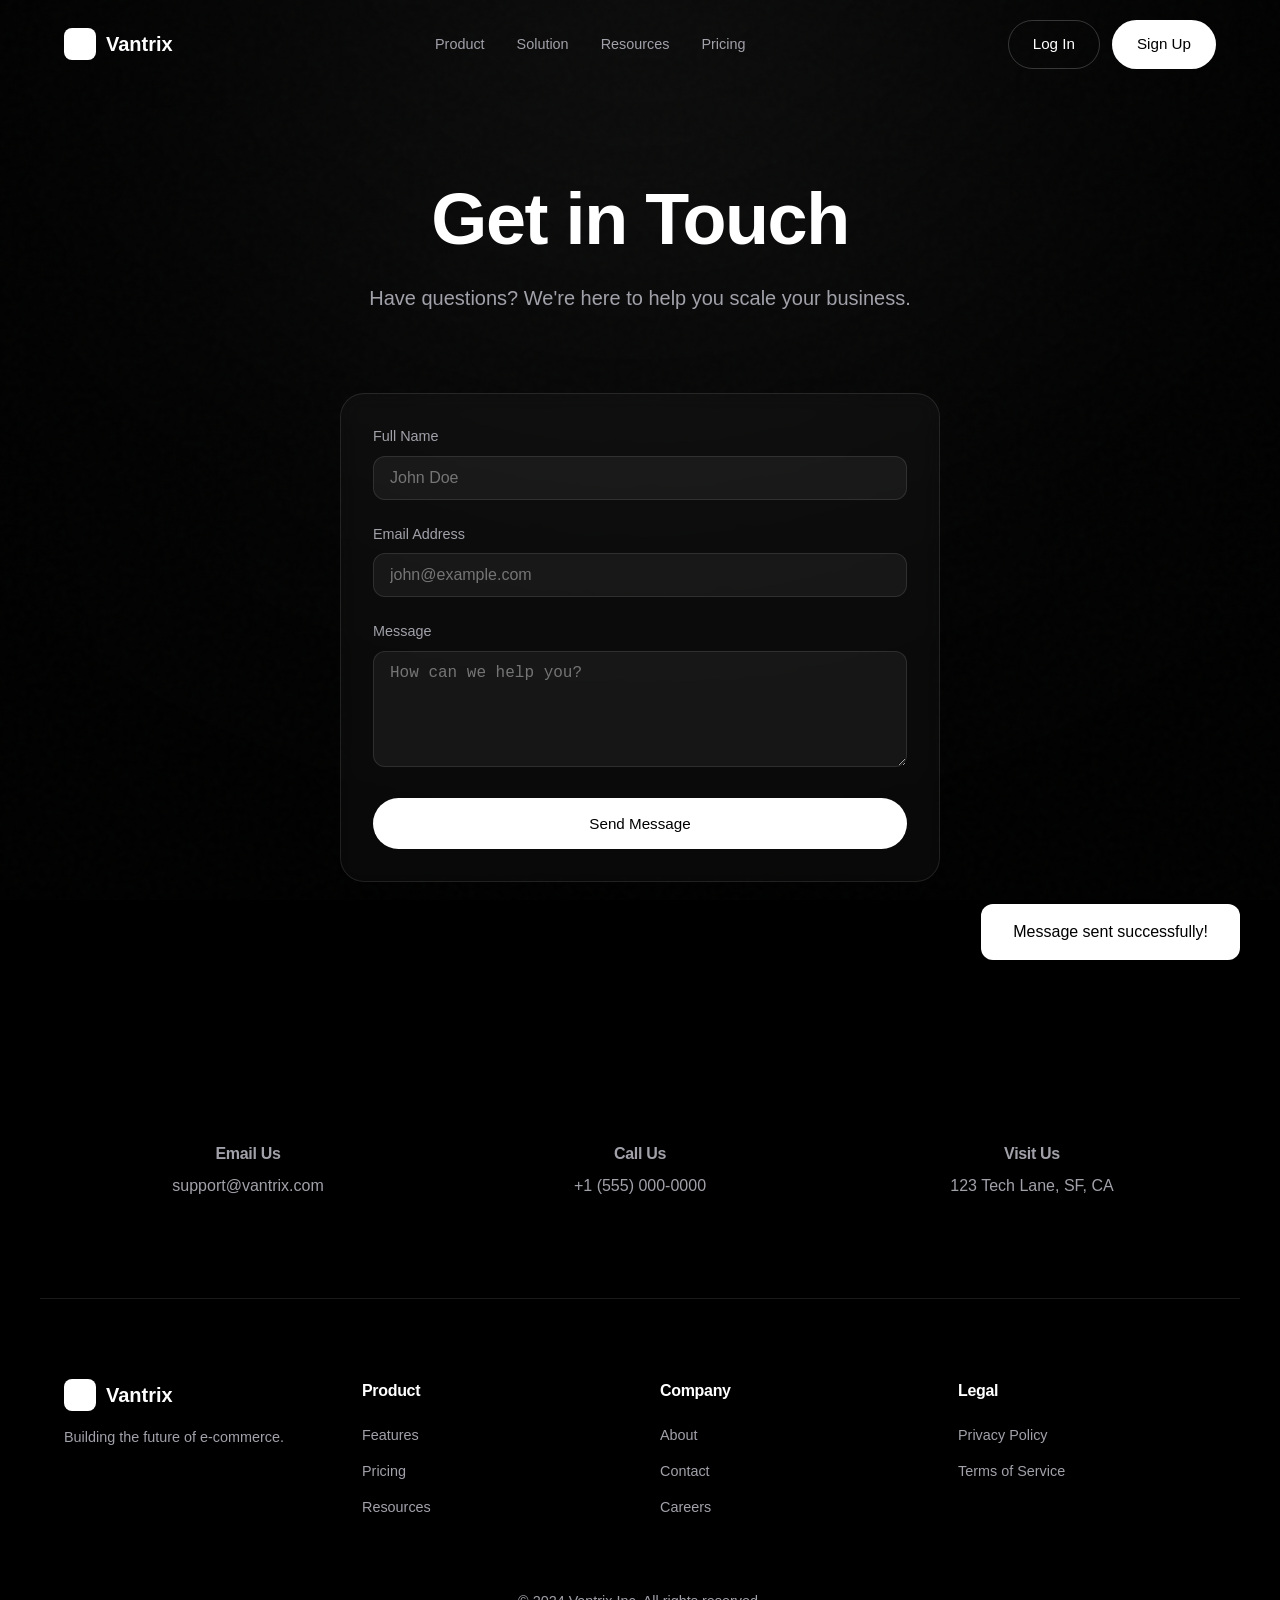
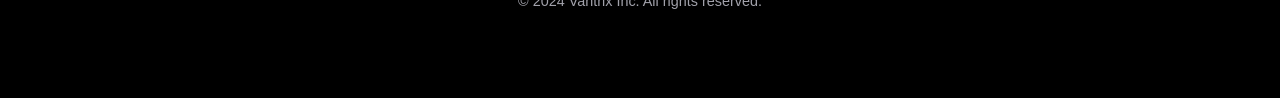
==== contact.html @ 285ed3af "feat: implement Vantrix dark premium SaaS website - Created 5-page vanilla HTML/CSS/JS website (inde" ====
<!DOCTYPE html>
<html lang="en">
<head>
  <meta charset="UTF-8">
  <meta name="viewport" content="width=device-width, initial-scale=1.0">
  <title>Contact Us - Vantrix</title>
  <link rel="stylesheet" href="assets/css/style.css">
  <style>
    .contact-container {
      max-width: 600px;
      margin: 0 auto;
    }
    .form-group {
      margin-bottom: 24px;
    }
    .form-group label {
      display: block;
      margin-bottom: 8px;
      font-size: 0.9rem;
      color: var(--text-secondary);
    }
    .form-group input, .form-group textarea {
      width: 100%;
      padding: 12px 16px;
      border-radius: 12px;
      background: rgba(255,255,255,0.05);
      border: 1px solid var(--glass-border);
      color: white;
      font-size: 1rem;
      outline: none;
      transition: var(--transition-smooth);
    }
    .form-group input:focus, .form-group textarea:focus {
      border-color: rgba(255,255,255,0.3);
      background: rgba(255,255,255,0.08);
    }
  </style>
</head>
<body>
  <div class="spotlight-wrapper">
    <div class="spotlight"></div>
    <div class="vignette"></div>
    <div class="grain"></div>
  </div>

  <header>
    <div class="nav-container">
      <a href="index.html" class="brand">
        <div class="brand-logo"></div>
        Vantrix
      </a>
      <nav class="nav-links">
        <a href="product.html">Product</a>
        <a href="#">Solution</a>
        <a href="resources.html">Resources</a>
        <a href="pricing.html">Pricing</a>
      </nav>
      <div class="nav-auth">
        <a href="contact.html" class="btn btn-outline">Log In</a>
        <a href="contact.html" class="btn btn-primary">Sign Up</a>
      </div>
      <div class="hamburger">
        <span></span>
        <span></span>
        <span></span>
      </div>
    </div>
  </header>

  <main>
    <section class="hero" style="padding-bottom: 40px;">
      <h1>Get in Touch</h1>
      <p>Have questions? We're here to help you scale your business.</p>
    </section>

    <section style="padding-top: 0;">
      <div class="contact-container glass-card">
        <form id="contact-form">
          <div class="form-group">
            <label for="name">Full Name</label>
            <input type="text" id="name" name="name" placeholder="John Doe" required>
          </div>
          <div class="form-group">
            <label for="email">Email Address</label>
            <input type="email" id="email" name="email" placeholder="john@example.com" required>
          </div>
          <div class="form-group">
            <label for="message">Message</label>
            <textarea id="message" name="message" rows="5" placeholder="How can we help you?" required></textarea>
          </div>
          <button type="submit" class="btn btn-primary" style="width: 100%; padding: 16px;">Send Message</button>
        </form>
      </div>
    </section>

    <section style="text-align: center; color: var(--text-secondary); padding-bottom: 100px;">
      <div class="feature-grid" style="grid-template-columns: repeat(auto-fit, minmax(200px, 1fr));">
        <div>
          <h4>Email Us</h4>
          <p style="margin-top: 8px;">support@vantrix.com</p>
        </div>
        <div>
          <h4>Call Us</h4>
          <p style="margin-top: 8px;">+1 (555) 000-0000</p>
        </div>
        <div>
          <h4>Visit Us</h4>
          <p style="margin-top: 8px;">123 Tech Lane, SF, CA</p>
        </div>
      </div>
    </section>
  </main>

  <div id="toast" class="toast">Message sent successfully!</div>

  <footer>
    <div class="footer-content">
      <div class="footer-brand">
        <a href="index.html" class="brand">
          <div class="brand-logo"></div>
          Vantrix
        </a>
        <p>Building the future of e-commerce.</p>
      </div>
      <div class="footer-links">
        <h4>Product</h4>
        <ul>
          <li><a href="product.html">Features</a></li>
          <li><a href="pricing.html">Pricing</a></li>
          <li><a href="resources.html">Resources</a></li>
        </ul>
      </div>
      <div class="footer-links">
        <h4>Company</h4>
        <ul>
          <li><a href="#">About</a></li>
          <li><a href="contact.html">Contact</a></li>
          <li><a href="#">Careers</a></li>
        </ul>
      </div>
      <div class="footer-links">
        <h4>Legal</h4>
        <ul>
          <li><a href="#">Privacy Policy</a></li>
          <li><a href="#">Terms of Service</a></li>
        </ul>
      </div>
    </div>
    <div style="margin-top: 60px; text-align: center; color: var(--text-secondary); font-size: 0.9rem;">
      &copy; 2024 Vantrix Inc. All rights reserved.
    </div>
  </footer>

  <script src="assets/js/app.js"></script>
</body>
</html>
---- assets/css/style.css ----
:root {
  --bg-color: #000000;
  --text-primary: #ffffff;
  --text-secondary: #a1a1aa;
  --btn-primary-bg: #ffffff;
  --btn-primary-text: #000000;
  --btn-outline-border: rgba(255, 255, 255, 0.2);
  --btn-outline-text: #ffffff;
  --glass-border: rgba(255, 255, 255, 0.1);
  --glass-bg: rgba(255, 255, 255, 0.03);
  --card-radius: 24px;
  --pill-radius: 9999px;
  --transition-smooth: all 0.3s cubic-bezier(0.4, 0, 0.2, 1);
}

* {
  margin: 0;
  padding: 0;
  box-sizing: border-box;
}

body {
  font-family: -apple-system, BlinkMacSystemFont, "Segoe UI", Roboto, Helvetica, Arial, sans-serif;
  background-color: var(--bg-color);
  color: var(--text-primary);
  line-height: 1.5;
  overflow-x: hidden;
  min-height: 100vh;
}

/* Spotlight Background */
.spotlight-wrapper {
  position: fixed;
  top: 0;
  left: 0;
  width: 100%;
  height: 100%;
  z-index: -1;
  overflow: hidden;
  pointer-events: none;
}

.spotlight {
  position: absolute;
  top: -20%;
  left: 50%;
  transform: translateX(-50%);
  width: 140%;
  height: 140%;
  background:
    radial-gradient(circle at 50% 0%, rgba(255, 255, 255, 0.05) 0%, transparent 50%),
    radial-gradient(circle at 50% 0%, rgba(255, 255, 255, 0.03) 0%, transparent 70%);
  filter: blur(80px);
  animation: spotlight-sweep 15s ease-in-out infinite alternate;
}

@keyframes spotlight-sweep {
  0% { transform: translateX(-55%) translateY(-5%); }
  100% { transform: translateX(-45%) translateY(0%); }
}

.vignette {
  position: absolute;
  top: 0;
  left: 0;
  width: 100%;
  height: 100%;
  background: radial-gradient(circle at center, transparent 30%, rgba(0, 0, 0, 0.8) 100%);
}

.grain {
  position: absolute;
  top: 0;
  left: 0;
  width: 100%;
  height: 100%;
  opacity: 0.02;
  pointer-events: none;
  background-image: url("data:image/svg+xml,%3Csvg viewBox='0 0 200 200' xmlns='http://www.w3.org/2000/svg'%3E%3Cfilter id='noiseFilter'%3E%3CfeTurbulence type='fractalNoise' baseFrequency='0.65' numOctaves='3' stitchTiles='stitch'/%3E%3C/filter%3E%3Crect width='100%25' height='100%25' filter='url(%23noiseFilter)'/%3E%3C/svg%3E");
}

/* Typography */
h1, h2, h3, h4 {
  font-weight: 600;
  letter-spacing: -0.02em;
}

a {
  text-decoration: none;
  color: inherit;
  transition: var(--transition-smooth);
}

/* Buttons */
.btn {
  display: inline-flex;
  align-items: center;
  justify-content: center;
  padding: 12px 24px;
  border-radius: var(--pill-radius);
  font-weight: 500;
  cursor: pointer;
  transition: var(--transition-smooth);
  font-size: 0.95rem;
  border: 1px solid transparent;
}

.btn:hover {
  transform: translateY(-2px);
}

.btn-primary {
  background-color: var(--btn-primary-bg);
  color: var(--btn-primary-text);
}

.btn-primary:hover {
  background-color: rgba(255, 255, 255, 0.9);
}

.btn-outline {
  background-color: transparent;
  border-color: var(--btn-outline-border);
  color: var(--btn-outline-text);
}

.btn-outline:hover {
  background-color: rgba(255, 255, 255, 0.05);
  border-color: rgba(255, 255, 255, 0.4);
}

/* Header */
header {
  position: fixed;
  top: 0;
  left: 0;
  width: 100%;
  z-index: 1000;
  padding: 20px 0;
  transition: var(--transition-smooth);
}

header.scrolled {
  background: rgba(0, 0, 0, 0.8);
  backdrop-filter: blur(10px);
  padding: 12px 0;
  border-bottom: 1px solid var(--glass-border);
}

.nav-container {
  max-width: 1200px;
  margin: 0 auto;
  padding: 0 24px;
  display: flex;
  align-items: center;
  justify-content: space-between;
}

.brand {
  display: flex;
  align-items: center;
  gap: 10px;
  font-weight: 700;
  font-size: 1.25rem;
}

.brand-logo {
  width: 32px;
  height: 32px;
  background: white;
  border-radius: 8px;
}

.nav-links {
  display: flex;
  gap: 32px;
  align-items: center;
}

.nav-links a {
  font-size: 0.9rem;
  color: var(--text-secondary);
}

.nav-links a:hover, .nav-links a.active {
  color: var(--text-primary);
}

.nav-links a.active {
  position: relative;
}

.nav-links a.active::after {
  content: '';
  position: absolute;
  bottom: -4px;
  left: 0;
  width: 100%;
  height: 1px;
  background: white;
}

.nav-auth {
  display: flex;
  gap: 12px;
}

/* Hamburger */
.hamburger {
  display: none;
  cursor: pointer;
  flex-direction: column;
  gap: 6px;
}

.hamburger span {
  display: block;
  width: 24px;
  height: 2px;
  background: white;
  transition: var(--transition-smooth);
}

.hamburger.active span:nth-child(1) {
  transform: translateY(8px) rotate(45deg);
}

.hamburger.active span:nth-child(2) {
  opacity: 0;
}

.hamburger.active span:nth-child(3) {
  transform: translateY(-8px) rotate(-45deg);
}

/* Sections */
section {
  padding: 100px 24px;
  max-width: 1200px;
  margin: 0 auto;
}

.hero {
  padding: 180px 24px 100px;
  text-align: center;
}

.hero h1 {
  font-size: clamp(2.5rem, 8vw, 4.5rem);
  margin-bottom: 24px;
  line-height: 1.1;
}

.hero p {
  font-size: 1.25rem;
  color: var(--text-secondary);
  max-width: 600px;
  margin: 0 auto 40px;
}

.hero-btns {
  display: flex;
  justify-content: center;
  gap: 16px;
}

/* Glass Card */
.glass-card {
  background: var(--glass-bg);
  border: 1px solid var(--glass-border);
  backdrop-filter: blur(10px);
  border-radius: var(--card-radius);
  padding: 32px;
  transition: var(--transition-smooth);
}

.glass-card:hover {
  border-color: rgba(255, 255, 255, 0.2);
  box-shadow: 0 0 30px rgba(255, 255, 255, 0.05);
}

/* Preview Card */
.preview-section {
  margin-top: 60px;
}

.preview-card {
  width: 100%;
  aspect-ratio: 16 / 9;
  background: linear-gradient(135deg, #1e1e1e 0%, #000 100%);
  border-radius: 32px;
  border: 1px solid var(--glass-border);
  position: relative;
  overflow: hidden;
}

/* Feature Grid */
.feature-grid {
  display: grid;
  grid-template-columns: repeat(auto-fit, minmax(300px, 1fr));
  gap: 24px;
  margin-top: 60px;
}

/* Testimonial */
.testimonial-strip {
  border-top: 1px solid var(--glass-border);
  border-bottom: 1px solid var(--glass-border);
  padding: 60px 0;
  margin: 80px 0;
  text-align: center;
}

/* Footer */
footer {
  padding: 80px 24px;
  border-top: 1px solid var(--glass-border);
  max-width: 1200px;
  margin: 0 auto;
}

.footer-content {
  display: grid;
  grid-template-columns: repeat(auto-fit, minmax(200px, 1fr));
  gap: 40px;
}

.footer-brand p {
  color: var(--text-secondary);
  margin-top: 16px;
  font-size: 0.9rem;
}

.footer-links h4 {
  margin-bottom: 20px;
  font-size: 1rem;
}

.footer-links ul {
  list-style: none;
}

.footer-links ul li {
  margin-bottom: 12px;
}

.footer-links ul li a {
  color: var(--text-secondary);
  font-size: 0.9rem;
}

.footer-links ul li a:hover {
  color: var(--text-primary);
}

/* Responsive */
@media (max-width: 768px) {
  .nav-links {
    position: fixed;
    top: -100%;
    left: 0;
    width: 100%;
    background: #000;
    flex-direction: column;
    padding: 80px 40px 40px;
    border-bottom: 1px solid var(--glass-border);
    transition: top 0.4s cubic-bezier(0.4, 0, 0.2, 1);
    z-index: -1;
  }

  .nav-links.active {
    top: 0;
  }

  .hamburger {
    display: flex;
  }

  .nav-auth {
    display: none;
  }

  .hero h1 {
    font-size: 2.5rem;
  }
}

/* Pricing Toggle */
.pricing-toggle {
  display: flex;
  align-items: center;
  justify-content: center;
  gap: 16px;
  margin-bottom: 40px;
}

.switch {
  position: relative;
  display: inline-block;
  width: 50px;
  height: 26px;
}

.switch input {
  opacity: 0;
  width: 0;
  height: 0;
}

.slider {
  position: absolute;
  cursor: pointer;
  top: 0;
  left: 0;
  right: 0;
  bottom: 0;
  background-color: #333;
  transition: .4s;
  border-radius: 34px;
}

.slider:before {
  position: absolute;
  content: "";
  height: 18px;
  width: 18px;
  left: 4px;
  bottom: 4px;
  background-color: white;
  transition: .4s;
  border-radius: 50%;
}

input:checked + .slider {
  background-color: #fff;
}

input:checked + .slider:before {
  transform: translateX(24px);
  background-color: #000;
}

/* FAQ Accordion */
.faq-item {
  border-bottom: 1px solid var(--glass-border);
  padding: 24px 0;
}

.faq-question {
  display: flex;
  justify-content: space-between;
  align-items: center;
  cursor: pointer;
  font-weight: 500;
}

.faq-answer {
  max-height: 0;
  overflow: hidden;
  transition: max-height 0.3s ease;
  color: var(--text-secondary);
  padding-top: 0;
}

.faq-item.active .faq-answer {
  max-height: 200px;
  padding-top: 16px;
}

/* Tag Chips */
.tag-chips {
  display: flex;
  gap: 12px;
  margin: 24px 0;
  flex-wrap: wrap;
}

.tag-chip {
  padding: 6px 16px;
  border-radius: var(--pill-radius);
  border: 1px solid var(--glass-border);
  font-size: 0.85rem;
  cursor: pointer;
  transition: var(--transition-smooth);
}

.tag-chip.active {
  background: white;
  color: black;
}

/* Toast */
.toast {
  position: fixed;
  bottom: 40px;
  right: 40px;
  background: white;
  color: black;
  padding: 16px 32px;
  border-radius: 12px;
  font-weight: 500;
  transform: translateY(100px);
  transition: transform 0.3s cubic-bezier(0.175, 0.885, 0.32, 1.275);
  z-index: 2000;
}

.toast.show {
  transform: translateY(0);
}
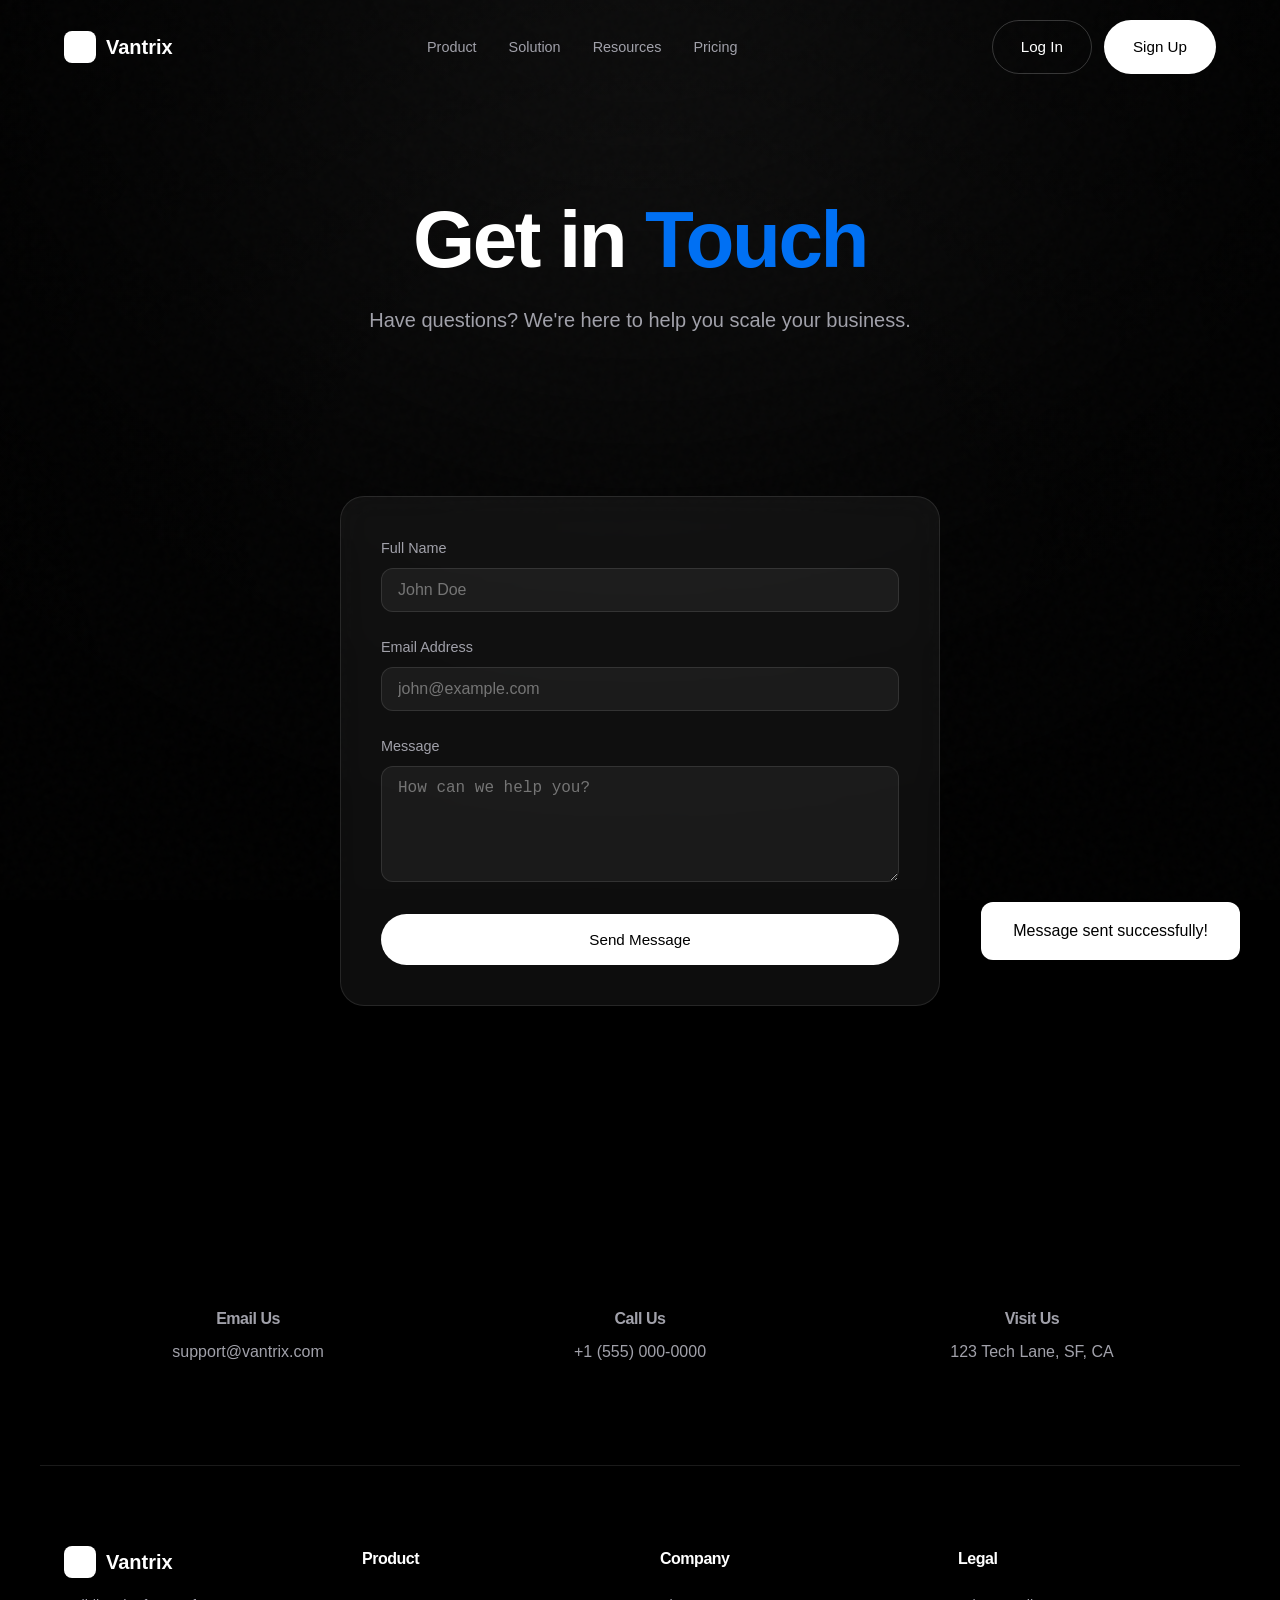
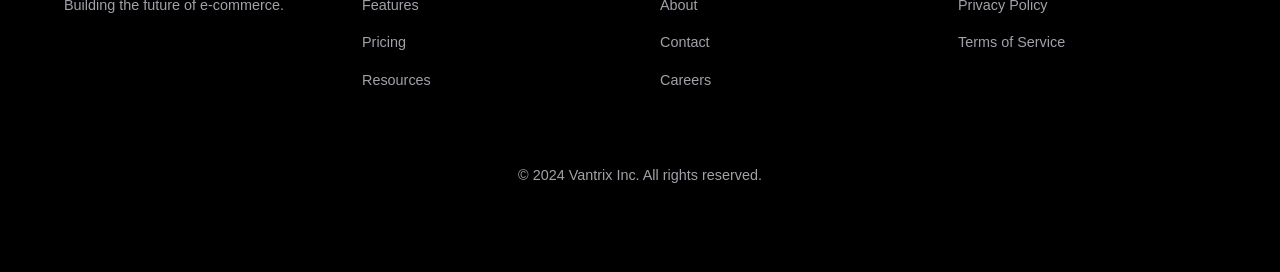
==== commit 4c86feea: "feat: implement premium animations, scrolling, and content upgrades This commit upgrades the Vantrix" ====
--- a/contact.html
+++ b/contact.html
@@ -31,8 +31,9 @@
       transition: var(--transition-smooth);
     }
     .form-group input:focus, .form-group textarea:focus {
-      border-color: rgba(255,255,255,0.3);
+      border-color: var(--accent-blue);
       background: rgba(255,255,255,0.08);
+      box-shadow: 0 0 15px var(--accent-blue-glow);
     }
   </style>
 </head>
@@ -68,13 +69,13 @@
   </header>
 
   <main>
-    <section class="hero" style="padding-bottom: 40px;">
-      <h1>Get in Touch</h1>
+    <section class="hero reveal">
+      <h1>Get in <span class="text-accent">Touch</span></h1>
       <p>Have questions? We're here to help you scale your business.</p>
     </section>
 
     <section style="padding-top: 0;">
-      <div class="contact-container glass-card">
+      <div class="contact-container glass-card reveal">
         <form id="contact-form">
           <div class="form-group">
             <label for="name">Full Name</label>
@@ -93,17 +94,17 @@
       </div>
     </section>
 
-    <section style="text-align: center; color: var(--text-secondary); padding-bottom: 100px;">
+    <section style="text-align: center; color: var(--text-secondary); padding-bottom: 100px;" class="reveal">
       <div class="feature-grid" style="grid-template-columns: repeat(auto-fit, minmax(200px, 1fr));">
-        <div>
+        <div class="reveal reveal-delay-1">
           <h4>Email Us</h4>
           <p style="margin-top: 8px;">support@vantrix.com</p>
         </div>
-        <div>
+        <div class="reveal reveal-delay-2">
           <h4>Call Us</h4>
           <p style="margin-top: 8px;">+1 (555) 000-0000</p>
         </div>
-        <div>
+        <div class="reveal reveal-delay-3">
           <h4>Visit Us</h4>
           <p style="margin-top: 8px;">123 Tech Lane, SF, CA</p>
         </div>
--- a/assets/css/style.css
+++ b/assets/css/style.css
@@ -2,15 +2,21 @@
   --bg-color: #000000;
   --text-primary: #ffffff;
   --text-secondary: #a1a1aa;
+  --accent-blue: #0070f3;
+  --accent-blue-glow: rgba(0, 112, 243, 0.3);
   --btn-primary-bg: #ffffff;
   --btn-primary-text: #000000;
   --btn-outline-border: rgba(255, 255, 255, 0.2);
   --btn-outline-text: #ffffff;
   --glass-border: rgba(255, 255, 255, 0.1);
-  --glass-bg: rgba(255, 255, 255, 0.03);
+  --glass-bg: rgba(255, 255, 255, 0.05);
   --card-radius: 24px;
   --pill-radius: 9999px;
-  --transition-smooth: all 0.3s cubic-bezier(0.4, 0, 0.2, 1);
+  --transition-smooth: all 0.4s cubic-bezier(0.4, 0, 0.2, 1);
+}
+
+html {
+  scroll-behavior: smooth;
 }
 
 * {
@@ -23,9 +29,10 @@
   font-family: -apple-system, BlinkMacSystemFont, "Segoe UI", Roboto, Helvetica, Arial, sans-serif;
   background-color: var(--bg-color);
   color: var(--text-primary);
-  line-height: 1.5;
+  line-height: 1.6;
   overflow-x: hidden;
   min-height: 100vh;
+  -webkit-font-smoothing: antialiased;
 }
 
 /* Spotlight Background */
@@ -51,12 +58,7 @@
     radial-gradient(circle at 50% 0%, rgba(255, 255, 255, 0.05) 0%, transparent 50%),
     radial-gradient(circle at 50% 0%, rgba(255, 255, 255, 0.03) 0%, transparent 70%);
   filter: blur(80px);
-  animation: spotlight-sweep 15s ease-in-out infinite alternate;
-}
-
-@keyframes spotlight-sweep {
-  0% { transform: translateX(-55%) translateY(-5%); }
-  100% { transform: translateX(-45%) translateY(0%); }
+  /* Animation removed in favor of JS parallax for better control */
 }
 
 .vignette {
@@ -82,13 +84,21 @@
 /* Typography */
 h1, h2, h3, h4 {
   font-weight: 600;
-  letter-spacing: -0.02em;
+  letter-spacing: -0.03em;
+}
+
+h1 {
+  font-weight: 700;
 }
 
 a {
   text-decoration: none;
   color: inherit;
   transition: var(--transition-smooth);
+}
+
+.text-accent {
+  color: var(--accent-blue);
 }
 
 /* Buttons */
@@ -96,17 +106,20 @@
   display: inline-flex;
   align-items: center;
   justify-content: center;
-  padding: 12px 24px;
+  padding: 14px 28px;
   border-radius: var(--pill-radius);
   font-weight: 500;
   cursor: pointer;
   transition: var(--transition-smooth);
   font-size: 0.95rem;
   border: 1px solid transparent;
+  position: relative;
+  overflow: hidden;
 }
 
 .btn:hover {
-  transform: translateY(-2px);
+  transform: translateY(-3px);
+  box-shadow: 0 10px 20px -5px rgba(0, 0, 0, 0.5);
 }
 
 .btn-primary {
@@ -115,7 +128,9 @@
 }
 
 .btn-primary:hover {
-  background-color: rgba(255, 255, 255, 0.9);
+  background-color: var(--accent-blue);
+  color: white;
+  box-shadow: 0 10px 25px -5px var(--accent-blue-glow);
 }
 
 .btn-outline {
@@ -126,7 +141,8 @@
 
 .btn-outline:hover {
   background-color: rgba(255, 255, 255, 0.05);
-  border-color: rgba(255, 255, 255, 0.4);
+  border-color: var(--accent-blue);
+  color: var(--accent-blue);
 }
 
 /* Header */
@@ -235,20 +251,20 @@
 
 /* Sections */
 section {
-  padding: 100px 24px;
+  padding: 120px 24px;
   max-width: 1200px;
   margin: 0 auto;
 }
 
 .hero {
-  padding: 180px 24px 100px;
+  padding: 200px 24px 120px;
   text-align: center;
 }
 
 .hero h1 {
-  font-size: clamp(2.5rem, 8vw, 4.5rem);
+  font-size: clamp(3rem, 10vw, 5rem);
   margin-bottom: 24px;
-  line-height: 1.1;
+  line-height: 1;
 }
 
 .hero p {
@@ -268,15 +284,17 @@
 .glass-card {
   background: var(--glass-bg);
   border: 1px solid var(--glass-border);
-  backdrop-filter: blur(10px);
+  backdrop-filter: blur(16px);
+  -webkit-backdrop-filter: blur(16px);
   border-radius: var(--card-radius);
-  padding: 32px;
+  padding: 40px;
   transition: var(--transition-smooth);
 }
 
 .glass-card:hover {
-  border-color: rgba(255, 255, 255, 0.2);
-  box-shadow: 0 0 30px rgba(255, 255, 255, 0.05);
+  border-color: var(--accent-blue);
+  transform: translateY(-8px);
+  box-shadow: 0 20px 40px -20px var(--accent-blue-glow);
 }
 
 /* Preview Card */
@@ -306,9 +324,90 @@
 .testimonial-strip {
   border-top: 1px solid var(--glass-border);
   border-bottom: 1px solid var(--glass-border);
-  padding: 60px 0;
-  margin: 80px 0;
+  padding: 80px 0;
+  margin: 100px 0;
   text-align: center;
+}
+
+/* Reveal Animations */
+.reveal {
+  opacity: 0;
+  transform: translateY(30px);
+  transition: opacity 0.8s cubic-bezier(0.2, 0.8, 0.2, 1), transform 0.8s cubic-bezier(0.2, 0.8, 0.2, 1);
+}
+
+.reveal.active {
+  opacity: 1;
+  transform: translateY(0);
+}
+
+.reveal-delay-1 { transition-delay: 0.1s; }
+.reveal-delay-2 { transition-delay: 0.2s; }
+.reveal-delay-3 { transition-delay: 0.3s; }
+
+/* Stats Section */
+.stats-grid {
+  display: grid;
+  grid-template-columns: repeat(auto-fit, minmax(200px, 1fr));
+  gap: 40px;
+  text-align: center;
+  margin-top: 40px;
+}
+
+.stat-item h3 {
+  font-size: 3rem;
+  margin-bottom: 8px;
+  color: var(--accent-blue);
+}
+
+.stat-item p {
+  color: var(--text-secondary);
+  font-weight: 500;
+}
+
+/* Trusted By */
+.trusted-by {
+  padding: 40px 24px;
+  text-align: center;
+}
+
+.trusted-by p {
+  color: var(--text-secondary);
+  font-size: 0.8rem;
+  text-transform: uppercase;
+  letter-spacing: 0.2em;
+  margin-bottom: 32px;
+}
+
+.logo-cloud {
+  display: flex;
+  flex-wrap: wrap;
+  justify-content: center;
+  gap: 48px;
+  opacity: 0.5;
+  filter: grayscale(1);
+}
+
+.logo-cloud span {
+  font-size: 1.5rem;
+  font-weight: 800;
+  letter-spacing: -0.05em;
+}
+
+/* CTA Band */
+.cta-band {
+  background: radial-gradient(circle at center, #111 0%, #000 100%);
+  border: 1px solid var(--glass-border);
+  border-radius: var(--card-radius);
+  padding: 80px 40px;
+  text-align: center;
+  margin: 120px auto;
+  max-width: 1000px;
+}
+
+.cta-band h2 {
+  font-size: 2.5rem;
+  margin-bottom: 24px;
 }
 
 /* Footer */
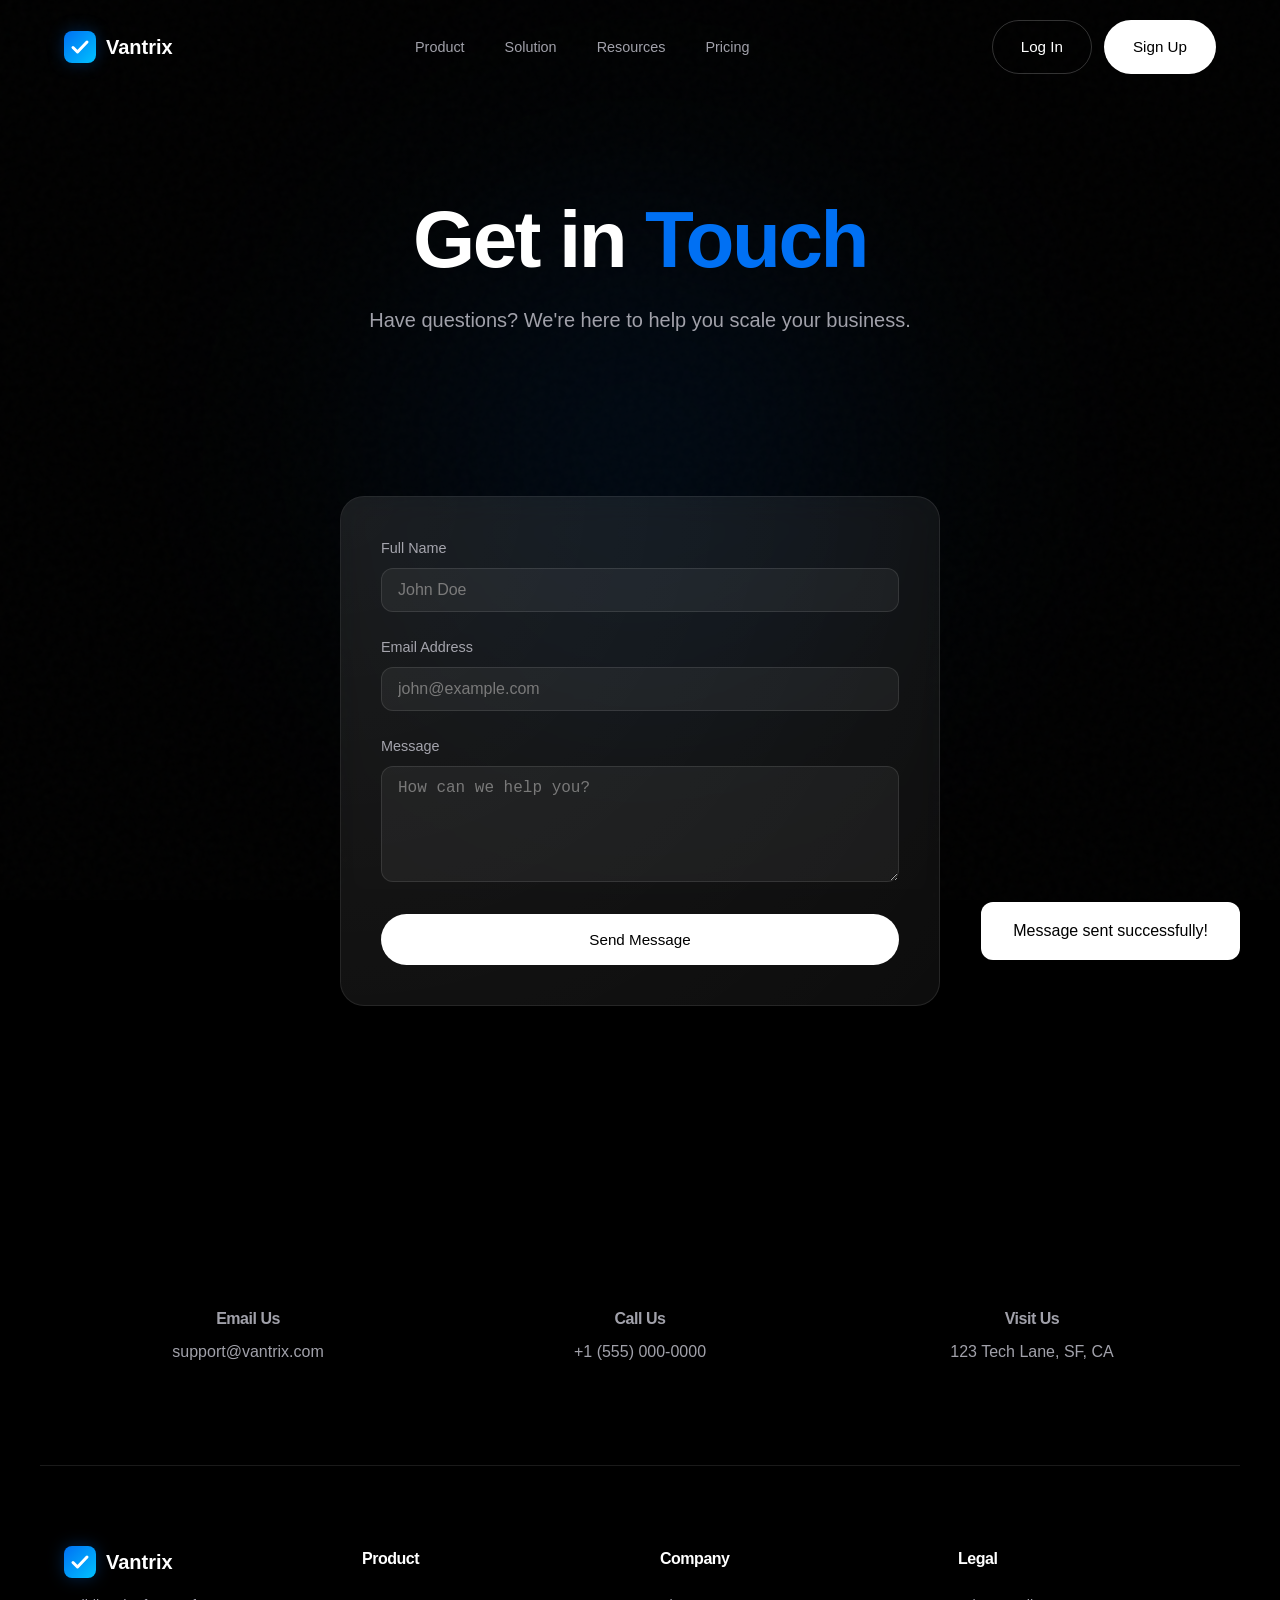
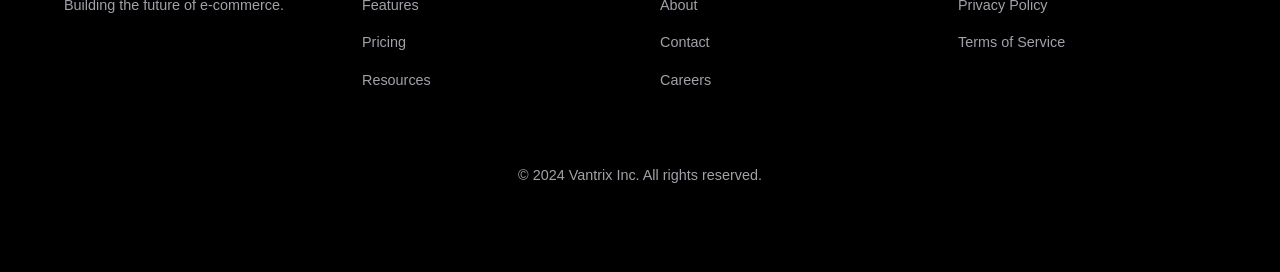
==== commit ee3946cc: "feat: overhaul Vantrix landing page with premium SaaS aesthetic - Replaced generic branding with cus" ====
--- a/contact.html
+++ b/contact.html
@@ -3,6 +3,11 @@
 <head>
   <meta charset="UTF-8">
   <meta name="viewport" content="width=device-width, initial-scale=1.0">
+  <meta name="description" content="Get in touch with the Vantrix team. We're here to help you with any questions or support.">
+  <meta property="og:title" content="Contact Us - Vantrix">
+  <meta property="og:description" content="Get in touch with the Vantrix team. We're here to help you with any questions or support.">
+  <meta property="og:type" content="website">
+  <meta name="twitter:card" content="summary_large_image">
   <title>Contact Us - Vantrix</title>
   <link rel="stylesheet" href="assets/css/style.css">
   <style>
@@ -47,12 +52,21 @@
   <header>
     <div class="nav-container">
       <a href="index.html" class="brand">
-        <div class="brand-logo"></div>
+        <svg class="brand-logo-svg" width="32" height="32" viewBox="0 0 32 32" fill="none" xmlns="http://www.w3.org/2000/svg">
+          <rect width="32" height="32" rx="8" fill="url(#logo-gradient)"/>
+          <path d="M9 16.5L13.5 21L23 11" stroke="white" stroke-width="3" stroke-linecap="round" stroke-linejoin="round"/>
+          <defs>
+            <linearGradient id="logo-gradient" x1="0" y1="0" x2="32" y2="32" gradientUnits="userSpaceOnUse">
+              <stop stop-color="#0070f3"/>
+              <stop offset="1" stop-color="#00c2ff"/>
+            </linearGradient>
+          </defs>
+        </svg>
         Vantrix
       </a>
       <nav class="nav-links">
         <a href="product.html">Product</a>
-        <a href="#">Solution</a>
+        <a href="index.html#how-it-works">Solution</a>
         <a href="resources.html">Resources</a>
         <a href="pricing.html">Pricing</a>
       </nav>
@@ -118,7 +132,16 @@
     <div class="footer-content">
       <div class="footer-brand">
         <a href="index.html" class="brand">
-          <div class="brand-logo"></div>
+          <svg class="brand-logo-svg" width="32" height="32" viewBox="0 0 32 32" fill="none" xmlns="http://www.w3.org/2000/svg">
+            <rect width="32" height="32" rx="8" fill="url(#logo-gradient-footer)"/>
+            <path d="M9 16.5L13.5 21L23 11" stroke="white" stroke-width="3" stroke-linecap="round" stroke-linejoin="round"/>
+            <defs>
+              <linearGradient id="logo-gradient-footer" x1="0" y1="0" x2="32" y2="32" gradientUnits="userSpaceOnUse">
+                <stop stop-color="#0070f3"/>
+                <stop offset="1" stop-color="#00c2ff"/>
+              </linearGradient>
+            </defs>
+          </svg>
           Vantrix
         </a>
         <p>Building the future of e-commerce.</p>
--- a/assets/css/style.css
+++ b/assets/css/style.css
@@ -49,16 +49,13 @@
 
 .spotlight {
   position: absolute;
-  top: -20%;
-  left: 50%;
-  transform: translateX(-50%);
-  width: 140%;
-  height: 140%;
-  background:
-    radial-gradient(circle at 50% 0%, rgba(255, 255, 255, 0.05) 0%, transparent 50%),
-    radial-gradient(circle at 50% 0%, rgba(255, 255, 255, 0.03) 0%, transparent 70%);
-  filter: blur(80px);
-  /* Animation removed in favor of JS parallax for better control */
+  top: 0;
+  left: 0;
+  width: 100%;
+  height: 100%;
+  background: radial-gradient(circle at 50% 50%, rgba(0, 112, 243, 0.1) 0%, transparent 50%);
+  filter: blur(100px);
+  transition: background 0.2s ease;
 }
 
 .vignette {
@@ -180,40 +177,37 @@
   font-size: 1.25rem;
 }
 
-.brand-logo {
-  width: 32px;
-  height: 32px;
-  background: white;
-  border-radius: 8px;
+.brand-logo-svg {
+  filter: drop-shadow(0 0 8px var(--accent-blue-glow));
 }
 
 .nav-links {
   display: flex;
   gap: 32px;
   align-items: center;
+  position: relative;
 }
 
 .nav-links a {
   font-size: 0.9rem;
   color: var(--text-secondary);
+  padding: 8px 4px;
+  z-index: 1;
 }
 
 .nav-links a:hover, .nav-links a.active {
   color: var(--text-primary);
 }
 
-.nav-links a.active {
-  position: relative;
-}
-
-.nav-links a.active::after {
-  content: '';
+.nav-indicator {
   position: absolute;
-  bottom: -4px;
-  left: 0;
-  width: 100%;
-  height: 1px;
-  background: white;
+  bottom: 0;
+  height: 2px;
+  background: var(--accent-blue);
+  transition: all 0.3s cubic-bezier(0.4, 0, 0.2, 1);
+  opacity: 0;
+  pointer-events: none;
+  box-shadow: 0 0 10px var(--accent-blue-glow);
 }
 
 .nav-auth {
@@ -289,12 +283,32 @@
   border-radius: var(--card-radius);
   padding: 40px;
   transition: var(--transition-smooth);
+  position: relative;
+  overflow: hidden;
+}
+
+.glass-card::before {
+  content: '';
+  position: absolute;
+  top: 0;
+  left: 0;
+  right: 0;
+  height: 100%;
+  background: radial-gradient(circle at top left, rgba(255, 255, 255, 0.05), transparent);
+  pointer-events: none;
 }
 
 .glass-card:hover {
   border-color: var(--accent-blue);
   transform: translateY(-8px);
-  box-shadow: 0 20px 40px -20px var(--accent-blue-glow);
+  box-shadow:
+    0 20px 40px -20px var(--accent-blue-glow),
+    inset 0 0 20px rgba(0, 112, 243, 0.1);
+  background: rgba(255, 255, 255, 0.08);
+}
+
+.glass-card:hover::before {
+  background: radial-gradient(circle at top left, rgba(0, 112, 243, 0.1), transparent);
 }
 
 /* Preview Card */
@@ -305,11 +319,199 @@
 .preview-card {
   width: 100%;
   aspect-ratio: 16 / 9;
-  background: linear-gradient(135deg, #1e1e1e 0%, #000 100%);
+  background: linear-gradient(135deg, #121212 0%, #000 100%);
   border-radius: 32px;
   border: 1px solid var(--glass-border);
   position: relative;
   overflow: hidden;
+  box-shadow: 0 40px 100px -20px rgba(0, 0, 0, 0.8);
+}
+
+.dashboard-mockup {
+  display: flex;
+  height: 100%;
+  width: 100%;
+}
+
+.sidebar {
+  width: 72px;
+  background: rgba(255, 255, 255, 0.02);
+  border-right: 1px solid rgba(255, 255, 255, 0.05);
+  display: flex;
+  flex-direction: column;
+  align-items: center;
+  padding: 24px 0;
+  gap: 20px;
+}
+
+.sidebar-logo {
+  width: 32px;
+  height: 32px;
+  border-radius: 8px;
+  background: rgba(255, 255, 255, 0.1);
+  margin-bottom: 20px;
+}
+
+.sidebar-item {
+  width: 36px;
+  height: 36px;
+  border-radius: 10px;
+  background: rgba(255, 255, 255, 0.03);
+  transition: var(--transition-smooth);
+}
+
+.sidebar-item.active {
+  background: var(--accent-blue);
+  box-shadow: 0 0 15px var(--accent-blue-glow);
+}
+
+.sidebar-footer {
+  margin-top: auto;
+  width: 32px;
+  height: 32px;
+  border-radius: 50%;
+  background: rgba(255, 255, 255, 0.05);
+}
+
+.main-content {
+  flex-grow: 1;
+  display: flex;
+  flex-direction: column;
+}
+
+.top-nav {
+  height: 64px;
+  border-bottom: 1px solid rgba(255, 255, 255, 0.05);
+  display: flex;
+  align-items: center;
+  justify-content: space-between;
+  padding: 0 24px;
+}
+
+.nav-search {
+  width: 240px;
+  height: 32px;
+  background: rgba(255, 255, 255, 0.03);
+  border-radius: 8px;
+}
+
+.nav-actions {
+  display: flex;
+  align-items: center;
+  gap: 16px;
+}
+
+.nav-notif {
+  width: 32px;
+  height: 32px;
+  border-radius: 8px;
+  background: rgba(255, 255, 255, 0.03);
+}
+
+.user-profile {
+  width: 32px;
+  height: 32px;
+  background: rgba(255, 255, 255, 0.1);
+  border-radius: 50%;
+}
+
+.dashboard-content {
+  padding: 24px;
+  display: flex;
+  flex-direction: column;
+  gap: 24px;
+  flex-grow: 1;
+}
+
+.stats-overview {
+  display: flex;
+  gap: 16px;
+}
+
+.stat-pill {
+  flex: 1;
+  height: 48px;
+  background: rgba(255, 255, 255, 0.02);
+  border-radius: 12px;
+  border: 1px solid rgba(255, 255, 255, 0.05);
+}
+
+.dashboard-grid {
+  display: grid;
+  grid-template-columns: 2fr 1fr;
+  grid-template-rows: 200px 100px;
+  gap: 16px;
+  flex-grow: 1;
+}
+
+.glass-inner {
+  background: rgba(255, 255, 255, 0.02);
+  border: 1px solid rgba(255, 255, 255, 0.05);
+  border-radius: 16px;
+  padding: 20px;
+  position: relative;
+  overflow: hidden;
+}
+
+.glass-inner::before {
+  content: '';
+  position: absolute;
+  top: 0;
+  left: 0;
+  right: 0;
+  height: 1px;
+  background: linear-gradient(90deg, transparent, rgba(255, 255, 255, 0.1), transparent);
+}
+
+.chart-card {
+  grid-row: span 1;
+  display: flex;
+  flex-direction: column;
+  justify-content: flex-end;
+}
+
+.card-header {
+  margin-bottom: auto;
+  display: flex;
+  align-items: center;
+  gap: 8px;
+}
+
+.dot {
+  width: 8px;
+  height: 8px;
+  border-radius: 50%;
+  background: var(--accent-blue);
+}
+
+.line-sm {
+  width: 60px;
+  height: 4px;
+  background: rgba(255, 255, 255, 0.1);
+  border-radius: 2px;
+}
+
+.side-panel {
+  display: flex;
+  flex-direction: column;
+  gap: 16px;
+}
+
+.small-card {
+  flex: 1;
+}
+
+.bottom-card {
+  grid-column: span 2;
+  display: flex;
+  flex-direction: column;
+  gap: 12px;
+}
+
+.list-row {
+  height: 12px;
+  background: rgba(255, 255, 255, 0.05);
+  border-radius: 4px;
 }
 
 /* Feature Grid */
@@ -318,6 +520,128 @@
   grid-template-columns: repeat(auto-fit, minmax(300px, 1fr));
   gap: 24px;
   margin-top: 60px;
+}
+
+.feature-icon {
+  width: 48px;
+  height: 48px;
+  background: rgba(0, 112, 243, 0.1);
+  border-radius: 12px;
+  display: flex;
+  align-items: center;
+  justify-content: center;
+  margin-bottom: 24px;
+  color: var(--accent-blue);
+  transition: var(--transition-smooth);
+}
+
+.glass-card:hover .feature-icon {
+  background: var(--accent-blue);
+  color: white;
+  transform: scale(1.1);
+}
+
+.feature-icon svg {
+  width: 24px;
+  height: 24px;
+}
+
+/* How it works */
+.how-it-works {
+  max-width: 1000px;
+}
+
+.steps-wrapper {
+  display: flex;
+  flex-direction: column;
+  gap: 0;
+}
+
+.step-item {
+  display: flex;
+  gap: 48px;
+}
+
+.step-visual {
+  display: flex;
+  flex-direction: column;
+  align-items: center;
+  width: 64px;
+}
+
+.step-icon-wrap {
+  width: 64px;
+  height: 64px;
+  border-radius: 20px;
+  background: var(--glass-bg);
+  border: 1px solid var(--glass-border);
+  display: flex;
+  align-items: center;
+  justify-content: center;
+  color: var(--accent-blue);
+  transition: var(--transition-smooth);
+  flex-shrink: 0;
+}
+
+.step-item:hover .step-icon-wrap {
+  background: var(--accent-blue);
+  color: white;
+  box-shadow: 0 0 30px var(--accent-blue-glow);
+  transform: scale(1.1);
+}
+
+.step-line {
+  width: 2px;
+  flex-grow: 1;
+  background: linear-gradient(180deg, var(--glass-border) 0%, transparent 100%);
+  margin: 16px 0;
+}
+
+.step-content {
+  padding-bottom: 80px;
+  flex: 1;
+}
+
+.step-item:last-child .step-content {
+  padding-bottom: 0;
+}
+
+.step-tag {
+  font-size: 0.75rem;
+  font-weight: 700;
+  letter-spacing: 0.1em;
+  color: var(--accent-blue);
+  margin-bottom: 12px;
+  display: block;
+}
+
+.step-content h3 {
+  font-size: 2rem;
+  margin-bottom: 16px;
+}
+
+.step-content p {
+  color: var(--text-secondary);
+  font-size: 1.1rem;
+  max-width: 500px;
+}
+
+.badge {
+  display: inline-block;
+  padding: 6px 16px;
+  border-radius: 99px;
+  background: rgba(0, 112, 243, 0.1);
+  color: var(--accent-blue);
+  font-size: 0.75rem;
+  font-weight: 700;
+  letter-spacing: 0.1em;
+  border: 1px solid rgba(0, 112, 243, 0.2);
+}
+
+@media (max-width: 768px) {
+  .step-item {
+    gap: 24px;
+  }
 }
 
 /* Testimonial */
@@ -383,15 +707,28 @@
   display: flex;
   flex-wrap: wrap;
   justify-content: center;
-  gap: 48px;
-  opacity: 0.5;
+  gap: 64px;
+  opacity: 0.4;
   filter: grayscale(1);
-}
-
-.logo-cloud span {
-  font-size: 1.5rem;
+  transition: var(--transition-smooth);
+}
+
+.logo-cloud:hover {
+  opacity: 0.8;
+  filter: grayscale(0.5);
+}
+
+.logo-item {
+  font-size: 1.25rem;
   font-weight: 800;
-  letter-spacing: -0.05em;
+  letter-spacing: 0.2em;
+  transition: var(--transition-smooth);
+  cursor: default;
+}
+
+.logo-item:hover {
+  color: white;
+  transform: scale(1.1);
 }
 
 /* CTA Band */
